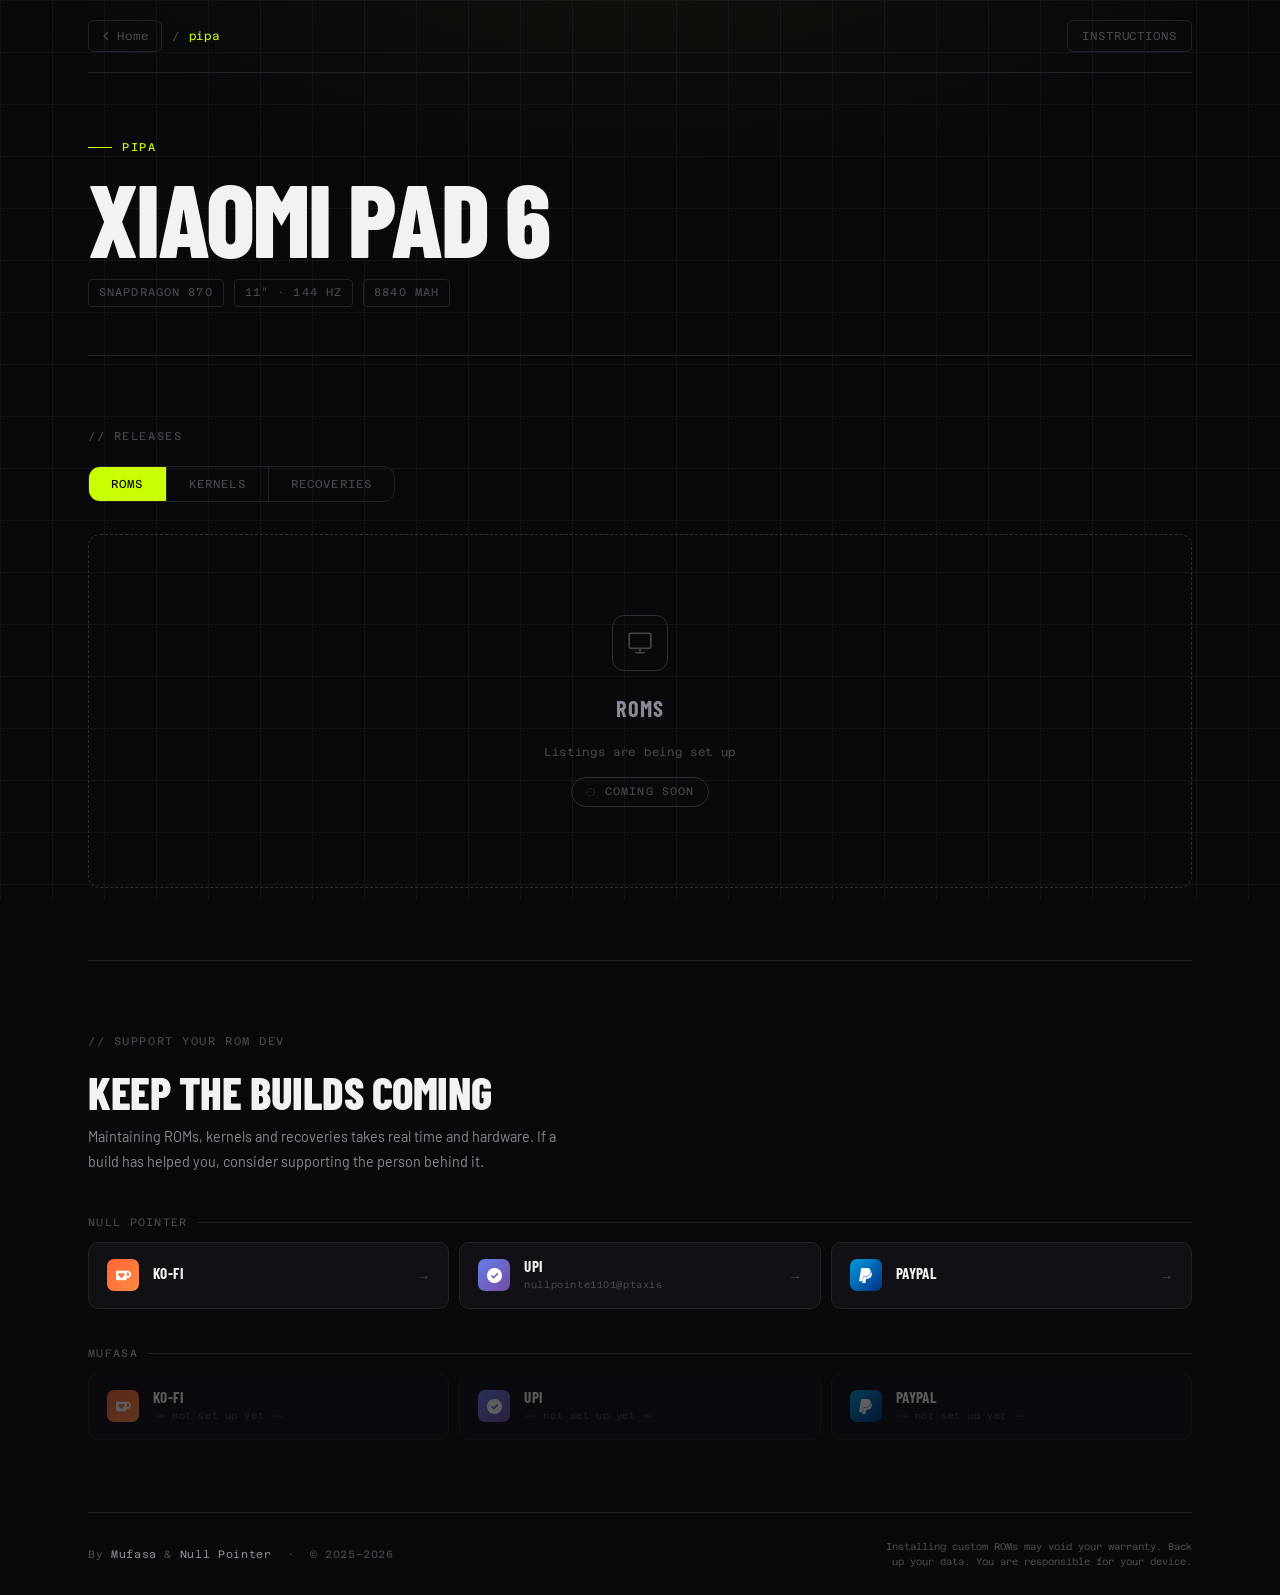
==== pipa/index.html @ d7ccc8ef "Add pipa page" ====
<!DOCTYPE html>
<html lang="en">
<head>
    <meta charset="UTF-8">
    <meta name="viewport" content="width=device-width, initial-scale=1.0">
    <meta name="description" content="Custom ROMs, kernels and recoveries for Xiaomi Pad 6 (pipa).">
    <title>Xiaomi Pad 6 · pipa | ROM Hub</title>
    <link rel="preconnect" href="https://fonts.googleapis.com">
    <link rel="preconnect" href="https://fonts.gstatic.com" crossorigin>
    <link href="https://fonts.googleapis.com/css2?family=Barlow+Condensed:wght@600;700;800&family=Barlow:wght@400;500&family=Azeret+Mono:wght@400;500&display=swap" rel="stylesheet">
    <style>
        :root {
            --bg:         #09090b;
            --surface:    #111115;
            --surface-2:  #18181d;
            --border:     #22222a;
            --border-2:   #2e2e38;
            --accent:     #c9ff00;
            --accent-dim: rgba(201,255,0,0.07);
            --accent-d2:  rgba(201,255,0,0.13);
            --text:       #f2f2f5;
            --text-2:     #8a8a96;
            --text-3:     #46464f;
            --ease:       cubic-bezier(0.4,0,0.2,1);
            --radius:     12px;
        }

        *, *::before, *::after { box-sizing: border-box; margin: 0; padding: 0; }
        html { scroll-behavior: smooth; }

        body {
            background: var(--bg);
            color: var(--text);
            font-family: 'Barlow', sans-serif;
            line-height: 1.6;
            min-height: 100vh;
            overflow-x: hidden;
        }

        body::before {
            content: '';
            position: fixed; inset: 0;
            background-image:
                linear-gradient(var(--border) 1px, transparent 1px),
                linear-gradient(90deg, var(--border) 1px, transparent 1px);
            background-size: 52px 52px;
            opacity: 0.45;
            pointer-events: none;
            z-index: 0;
        }

        body::after {
            content: '';
            position: fixed; inset: 0;
            background: radial-gradient(ellipse 80% 40% at 50% -5%, rgba(201,255,0,0.04) 0%, transparent 65%);
            pointer-events: none;
            z-index: 0;
        }

        .wrap {
            position: relative; z-index: 1;
            max-width: 1160px;
            margin: 0 auto;
            padding: 0 28px;
        }

        /* ════ NAV ════ */
        header { border-bottom: 1px solid var(--border); }

        nav {
            display: flex;
            align-items: center;
            justify-content: space-between;
            padding: 20px 0;
        }

        .nav-left {
            display: flex;
            align-items: center;
            gap: 10px;
        }

        .nav-back {
            font-family: 'Azeret Mono', monospace;
            font-size: 0.72rem;
            color: var(--text-3);
            text-decoration: none;
            letter-spacing: 0.08em;
            display: flex;
            align-items: center;
            gap: 6px;
            padding: 6px 12px;
            border: 1px solid var(--border);
            border-radius: 6px;
            transition: all 0.2s var(--ease);
        }

        .nav-back:hover {
            color: var(--text);
            border-color: var(--border-2);
            background: var(--surface);
        }

        .nav-sep {
            font-family: 'Azeret Mono', monospace;
            font-size: 0.72rem;
            color: var(--text-3);
        }

        .nav-current {
            font-family: 'Azeret Mono', monospace;
            font-size: 0.72rem;
            color: var(--accent);
            letter-spacing: 0.06em;
        }

        .nav-right { display: flex; gap: 8px; }

        .nav-link {
            font-family: 'Azeret Mono', monospace;
            font-size: 0.72rem;
            color: var(--text-3);
            text-decoration: none;
            letter-spacing: 0.08em;
            text-transform: uppercase;
            padding: 6px 14px;
            border: 1px solid var(--border);
            border-radius: 6px;
            transition: all 0.2s var(--ease);
        }

        .nav-link:hover {
            color: var(--text);
            border-color: var(--border-2);
            background: var(--surface);
        }

        /* ════ PAGE HEADER ════ */
        .page-header {
            padding: 56px 0 48px;
            border-bottom: 1px solid var(--border);
        }

        .page-kicker {
            font-family: 'Azeret Mono', monospace;
            font-size: 0.7rem;
            color: var(--accent);
            letter-spacing: 0.15em;
            text-transform: uppercase;
            display: inline-flex;
            align-items: center;
            gap: 10px;
            margin-bottom: 14px;
        }

        .page-kicker::before {
            content: '';
            display: block;
            width: 24px; height: 1px;
            background: var(--accent);
        }

        .page-title {
            font-family: 'Barlow Condensed', sans-serif;
            font-weight: 800;
            font-size: clamp(3rem, 8vw, 6.5rem);
            line-height: 0.9;
            letter-spacing: -0.02em;
            text-transform: uppercase;
            margin-bottom: 16px;
        }

        .page-meta {
            display: flex;
            align-items: center;
            gap: 10px;
            flex-wrap: wrap;
        }

        .meta-tag {
            font-family: 'Azeret Mono', monospace;
            font-size: 0.7rem;
            color: var(--text-3);
            letter-spacing: 0.1em;
            text-transform: uppercase;
            padding: 4px 10px;
            border: 1px solid var(--border);
            border-radius: 4px;
        }

        /* ════ SECTION EYEBROW ════ */
        .section-eyebrow {
            font-family: 'Azeret Mono', monospace;
            font-size: 0.7rem;
            color: var(--text-3);
            letter-spacing: 0.14em;
            text-transform: uppercase;
            margin-bottom: 20px;
        }

        /* ════ RELEASES ════ */
        .releases {
            padding: 72px 0;
            border-bottom: 1px solid var(--border);
        }

        .releases-tabs {
            display: flex;
            gap: 0;
            margin-bottom: 32px;
            border: 1px solid var(--border);
            border-radius: var(--radius);
            overflow: hidden;
            width: fit-content;
        }

        .tab-btn {
            font-family: 'Azeret Mono', monospace;
            font-size: 0.72rem;
            letter-spacing: 0.1em;
            text-transform: uppercase;
            padding: 10px 22px;
            background: transparent;
            border: none;
            border-right: 1px solid var(--border);
            color: var(--text-3);
            cursor: pointer;
            transition: all 0.2s var(--ease);
        }

        .tab-btn:last-child { border-right: none; }
        .tab-btn:hover { color: var(--text); background: var(--surface-2); }
        .tab-btn.active { color: var(--bg); background: var(--accent); }

        .releases-placeholder {
            display: none;
            flex-direction: column;
            align-items: center;
            justify-content: center;
            text-align: center;
            padding: 80px 24px;
            border: 1px dashed var(--border-2);
            border-radius: var(--radius);
            gap: 16px;
        }

        .releases-placeholder.active { display: flex; }

        .placeholder-icon {
            width: 56px; height: 56px;
            border: 1px solid var(--border-2);
            border-radius: 12px;
            display: flex; align-items: center; justify-content: center;
            margin-bottom: 4px;
        }

        .placeholder-icon svg { opacity: 0.25; }

        .placeholder-title {
            font-family: 'Barlow Condensed', sans-serif;
            font-size: 1.4rem;
            font-weight: 700;
            text-transform: uppercase;
            letter-spacing: 0.04em;
            color: var(--text-2);
        }

        .placeholder-sub {
            font-family: 'Azeret Mono', monospace;
            font-size: 0.72rem;
            color: var(--text-3);
            letter-spacing: 0.06em;
        }

        .placeholder-badge {
            font-family: 'Azeret Mono', monospace;
            font-size: 0.68rem;
            letter-spacing: 0.1em;
            text-transform: uppercase;
            padding: 5px 14px;
            border: 1px solid var(--border-2);
            border-radius: 50px;
            color: var(--text-3);
        }

        /* ════ SUPPORT ════ */
        .support { padding: 72px 0; }

        .support-intro { margin-bottom: 40px; }

        .support-title {
            font-family: 'Barlow Condensed', sans-serif;
            font-weight: 800;
            font-size: clamp(1.8rem, 4vw, 2.8rem);
            text-transform: uppercase;
            letter-spacing: -0.01em;
            line-height: 1;
            margin-bottom: 10px;
        }

        .support-desc {
            font-size: 0.9rem;
            color: var(--text-2);
            max-width: 500px;
            line-height: 1.7;
        }

        .maintainer-block { margin-bottom: 36px; }
        .maintainer-block:last-child { margin-bottom: 0; }

        .maintainer-label {
            font-family: 'Azeret Mono', monospace;
            font-size: 0.68rem;
            color: var(--text-3);
            letter-spacing: 0.12em;
            text-transform: uppercase;
            margin-bottom: 10px;
            display: flex;
            align-items: center;
            gap: 10px;
        }

        .maintainer-label::after {
            content: '';
            flex: 1;
            height: 1px;
            background: var(--border);
        }

        .donate-row {
            display: grid;
            grid-template-columns: repeat(3, 1fr);
            gap: 10px;
        }

        .donate-link {
            display: flex;
            align-items: center;
            gap: 14px;
            padding: 16px 18px;
            background: var(--surface);
            border: 1px solid var(--border);
            border-radius: 10px;
            text-decoration: none;
            color: inherit;
            cursor: pointer;
            min-width: 0;
            transition: border-color 0.2s var(--ease), background 0.2s var(--ease), transform 0.2s var(--ease);
        }

        .donate-link:hover {
            border-color: var(--accent);
            background: var(--accent-dim);
            transform: translateX(3px);
        }

        .donate-link.empty {
            opacity: 0.35;
            pointer-events: none;
        }

        .donate-icon {
            width: 32px; height: 32px;
            border-radius: 7px;
            display: flex; align-items: center; justify-content: center;
            flex-shrink: 0;
        }

        .icon-upi    { background: linear-gradient(135deg,#667eea,#764ba2); color:#fff; }
        .icon-kofi   { background: linear-gradient(135deg,#ff6433,#ff8c42); color:#fff; }
        .icon-paypal { background: linear-gradient(135deg,#009cde,#003087); color:#fff; }

        .donate-info {
            flex: 1;
            min-width: 0;
        }

        .donate-name {
            font-family: 'Barlow Condensed', sans-serif;
            font-size: 0.95rem;
            font-weight: 700;
            text-transform: uppercase;
            letter-spacing: 0.03em;
            line-height: 1;
            margin-bottom: 3px;
        }

        .donate-handle {
            font-family: 'Azeret Mono', monospace;
            font-size: 0.6rem;
            color: var(--text-3);
            letter-spacing: 0.06em;
            overflow: hidden;
            text-overflow: ellipsis;
            white-space: nowrap;
        }

        .donate-arrow {
            color: var(--text-3);
            font-size: 0.85rem;
            flex-shrink: 0;
            transition: transform 0.2s var(--ease), color 0.2s var(--ease);
        }

        .donate-link:hover .donate-arrow { transform: translateX(4px); color: var(--accent); }

        /* ════ FOOTER ════ */
        footer {
            border-top: 1px solid var(--border);
            padding: 26px 0;
            display: flex;
            align-items: center;
            justify-content: space-between;
        }

        .foot-text {
            font-family: 'Azeret Mono', monospace;
            font-size: 0.67rem;
            color: var(--text-3);
            letter-spacing: 0.06em;
        }

        .foot-text a { color: var(--text-2); text-decoration: none; transition: color 0.2s; }
        .foot-text a:hover { color: var(--text); }

        .foot-disclaimer {
            font-family: 'Azeret Mono', monospace;
            font-size: 0.61rem;
            color: var(--text-3);
            max-width: 320px;
            text-align: right;
            line-height: 1.55;
        }

        /* ════ RESPONSIVE ════ */
        @media (max-width: 720px) {
            .donate-row { grid-template-columns: 1fr; }
        }

        @media (max-width: 640px) {
            .wrap { padding: 0 18px; }
            .page-header { padding: 40px 0 36px; }
            .releases, .support { padding: 52px 0; }
            footer { flex-direction: column; gap: 10px; text-align: center; }
            .foot-disclaimer { text-align: center; max-width: 100%; }
            .nav-link { display: none; }
            .releases-tabs { width: 100%; }
            .tab-btn { flex: 1; }
        }
    </style>
</head>
<body>

<div class="wrap">

    <!-- NAV -->
    <header>
        <nav>
            <div class="nav-left">
                <a href="../index.html" class="nav-back">
                    <svg width="10" height="10" viewBox="0 0 10 10" fill="none">
                        <path d="M6.5 1.5L3 5l3.5 3.5" stroke="currentColor" stroke-width="1.4" stroke-linecap="round" stroke-linejoin="round"/>
                    </svg>
                    Home
                </a>
                <span class="nav-sep">/</span>
                <span class="nav-current">pipa</span>
            </div>
            <div class="nav-right">
                <a href="instructions.html" class="nav-link">Instructions</a>
            </div>
        </nav>
    </header>

    <!-- PAGE HEADER -->
    <section class="page-header">
        <p class="page-kicker">pipa</p>
        <h1 class="page-title">Xiaomi Pad 6</h1>
        <div class="page-meta">
            <span class="meta-tag">Snapdragon 870</span>
            <span class="meta-tag">11" · 144 Hz</span>
            <span class="meta-tag">8840 mAh</span>
        </div>
    </section>

    <!-- RELEASES -->
    <section class="releases" id="releases">
        <p class="section-eyebrow">// Releases</p>

        <div class="releases-tabs">
            <button class="tab-btn active" data-tab="roms">ROMs</button>
            <button class="tab-btn" data-tab="kernels">Kernels</button>
            <button class="tab-btn" data-tab="recoveries">Recoveries</button>
        </div>

        <div class="releases-placeholder active" id="tab-roms">
            <div class="placeholder-icon">
                <svg width="26" height="26" viewBox="0 0 24 24" fill="none" stroke="white" stroke-width="1.5" stroke-linecap="round" stroke-linejoin="round">
                    <rect x="2" y="3" width="20" height="14" rx="2"/><path d="M8 21h8M12 17v4"/>
                </svg>
            </div>
            <p class="placeholder-title">ROMs</p>
            <p class="placeholder-sub">Listings are being set up</p>
            <span class="placeholder-badge">◌ Coming Soon</span>
        </div>

        <div class="releases-placeholder" id="tab-kernels">
            <div class="placeholder-icon">
                <svg width="26" height="26" viewBox="0 0 24 24" fill="none" stroke="white" stroke-width="1.5" stroke-linecap="round" stroke-linejoin="round">
                    <circle cx="12" cy="12" r="3"/><path d="M12 1v4M12 19v4M4.22 4.22l2.83 2.83M16.95 16.95l2.83 2.83M1 12h4M19 12h4M4.22 19.78l2.83-2.83M16.95 7.05l2.83-2.83"/>
                </svg>
            </div>
            <p class="placeholder-title">Kernels</p>
            <p class="placeholder-sub">Listings are being set up</p>
            <span class="placeholder-badge">◌ Coming Soon</span>
        </div>

        <div class="releases-placeholder" id="tab-recoveries">
            <div class="placeholder-icon">
                <svg width="26" height="26" viewBox="0 0 24 24" fill="none" stroke="white" stroke-width="1.5" stroke-linecap="round" stroke-linejoin="round">
                    <path d="M21 15v4a2 2 0 0 1-2 2H5a2 2 0 0 1-2-2v-4"/><polyline points="7 10 12 15 17 10"/><line x1="12" y1="15" x2="12" y2="3"/>
                </svg>
            </div>
            <p class="placeholder-title">Recoveries</p>
            <p class="placeholder-sub">Listings are being set up</p>
            <span class="placeholder-badge">◌ Coming Soon</span>
        </div>

    </section>

    <!-- SUPPORT -->
    <section class="support" id="support">
        <div class="support-intro">
            <p class="section-eyebrow">// Support Your ROM Dev</p>
            <h2 class="support-title">Keep The Builds Coming</h2>
            <p class="support-desc">
                Maintaining ROMs, kernels and recoveries takes real time and hardware.
                If a build has helped you, consider supporting the person behind it.
            </p>
        </div>

        <!-- ── Null Pointer ── -->
        <div class="maintainer-block">
            <p class="maintainer-label">Null Pointer</p>
            <div class="donate-row">

                <a href="https://ko-fi.com/nullpointer1101" target="_blank" rel="noopener" class="donate-link">
                    <div class="donate-icon icon-kofi">
                        <svg width="15" height="15" viewBox="0 0 24 24" fill="currentColor"><path d="M23.881 8.948c-.773-4.085-4.859-4.593-4.859-4.593H.723c-.604 0-.679.798-.679.798s-.082 7.324-.022 11.822c.164 2.424 2.586 2.672 2.586 2.672s8.267-.023 11.966-.049c2.438-.426 2.683-2.566 2.658-3.734 4.352.24 7.422-2.831 6.649-6.916zm-11.062 3.511c-1.246 1.453-4.011 3.976-4.011 3.976s-.121.119-.31.023c-.076-.057-.108-.09-.108-.09-.443-.441-3.368-3.049-4.034-3.954-.709-.965-1.041-2.7-.091-3.71.951-1.01 3.005-1.086 4.363.407 0 0 1.565-1.782 3.468-.963 1.904.82 1.832 3.011.723 4.311zm6.173.478c-.928.116-1.682.028-1.682.028V7.284h1.77s1.971.551 1.971 2.638c0 1.913-.985 2.67-2.059 3.015z"/></svg>
                    </div>
                    <div class="donate-info">
                        <div class="donate-name">Ko-fi</div>
                    </div>
                    <span class="donate-arrow">→</span>
                </a>

                <a href="#" class="donate-link" id="np-upi">
                    <div class="donate-icon icon-upi">
                        <svg width="15" height="15" viewBox="0 0 24 24" fill="currentColor"><path d="M12 0C5.373 0 0 5.373 0 12s5.373 12 12 12 12-5.373 12-12S18.627 0 12 0zm-1.25 17.292l-4.5-4.364 1.857-1.858 2.643 2.506 5.643-5.784 1.857 1.857-7.5 7.643z"/></svg>
                    </div>
                    <div class="donate-info">
                        <div class="donate-name">UPI</div>
                        <div class="donate-handle">nullpointe1101@ptaxis</div>
                    </div>
                    <span class="donate-arrow">→</span>
                </a>

                <a href="https://www.paypal.com/paypalme/sheoranpranshu" target="_blank" rel="noopener" class="donate-link">
                    <div class="donate-icon icon-paypal">
                        <svg width="15" height="15" viewBox="0 0 24 24" fill="currentColor"><path d="M7.076 21.337H2.47a.641.641 0 0 1-.633-.74L4.944.901C5.026.382 5.474 0 5.998 0h7.46c2.57 0 4.578.543 5.69 1.81 1.01 1.15 1.304 2.42 1.012 4.287-.023.143-.047.288-.077.437-.983 5.05-4.349 6.797-8.647 6.797h-2.19c-.524 0-.968.382-1.05.9l-1.12 7.106zm14.146-14.42a3.35 3.35 0 0 0-.607-.541c-.013.076-.026.175-.041.254-.93 4.778-4.005 7.201-9.138 7.201h-2.19a.563.563 0 0 0-.556.479l-1.187 7.527h-.506l-.24 1.516a.56.56 0 0 0 .554.647h3.882c.46 0 .85-.334.922-.788.06-.26.76-4.852.816-5.09a.932.932 0 0 1 .923-.788h.58c3.76 0 6.705-1.528 7.565-5.946.36-1.847.174-3.388-.777-4.471z"/></svg>
                    </div>
                    <div class="donate-info">
                        <div class="donate-name">PayPal</div>
                    </div>
                    <span class="donate-arrow">→</span>
                </a>

            </div>
        </div>

        <!-- ── Mufasa ── -->
        <div class="maintainer-block">
            <p class="maintainer-label">Mufasa</p>
            <div class="donate-row">

                <div class="donate-link empty">
                    <div class="donate-icon icon-kofi">
                        <svg width="15" height="15" viewBox="0 0 24 24" fill="currentColor"><path d="M23.881 8.948c-.773-4.085-4.859-4.593-4.859-4.593H.723c-.604 0-.679.798-.679.798s-.082 7.324-.022 11.822c.164 2.424 2.586 2.672 2.586 2.672s8.267-.023 11.966-.049c2.438-.426 2.683-2.566 2.658-3.734 4.352.24 7.422-2.831 6.649-6.916zm-11.062 3.511c-1.246 1.453-4.011 3.976-4.011 3.976s-.121.119-.31.023c-.076-.057-.108-.09-.108-.09-.443-.441-3.368-3.049-4.034-3.954-.709-.965-1.041-2.7-.091-3.71.951-1.01 3.005-1.086 4.363.407 0 0 1.565-1.782 3.468-.963 1.904.82 1.832 3.011.723 4.311zm6.173.478c-.928.116-1.682.028-1.682.028V7.284h1.77s1.971.551 1.971 2.638c0 1.913-.985 2.67-2.059 3.015z"/></svg>
                    </div>
                    <div class="donate-info">
                        <div class="donate-name">Ko-fi</div>
                        <div class="donate-handle">— not set up yet —</div>
                    </div>
                </div>

                <div class="donate-link empty">
                    <div class="donate-icon icon-upi">
                        <svg width="15" height="15" viewBox="0 0 24 24" fill="currentColor"><path d="M12 0C5.373 0 0 5.373 0 12s5.373 12 12 12 12-5.373 12-12S18.627 0 12 0zm-1.25 17.292l-4.5-4.364 1.857-1.858 2.643 2.506 5.643-5.784 1.857 1.857-7.5 7.643z"/></svg>
                    </div>
                    <div class="donate-info">
                        <div class="donate-name">UPI</div>
                        <div class="donate-handle">— not set up yet —</div>
                    </div>
                </div>

                <div class="donate-link empty">
                    <div class="donate-icon icon-paypal">
                        <svg width="15" height="15" viewBox="0 0 24 24" fill="currentColor"><path d="M7.076 21.337H2.47a.641.641 0 0 1-.633-.74L4.944.901C5.026.382 5.474 0 5.998 0h7.46c2.57 0 4.578.543 5.69 1.81 1.01 1.15 1.304 2.42 1.012 4.287-.023.143-.047.288-.077.437-.983 5.05-4.349 6.797-8.647 6.797h-2.19c-.524 0-.968.382-1.05.9l-1.12 7.106zm14.146-14.42a3.35 3.35 0 0 0-.607-.541c-.013.076-.026.175-.041.254-.93 4.778-4.005 7.201-9.138 7.201h-2.19a.563.563 0 0 0-.556.479l-1.187 7.527h-.506l-.24 1.516a.56.56 0 0 0 .554.647h3.882c.46 0 .85-.334.922-.788.06-.26.76-4.852.816-5.09a.932.932 0 0 1 .923-.788h.58c3.76 0 6.705-1.528 7.565-5.946.36-1.847.174-3.388-.777-4.471z"/></svg>
                    </div>
                    <div class="donate-info">
                        <div class="donate-name">PayPal</div>
                        <div class="donate-handle">— not set up yet —</div>
                    </div>
                </div>

            </div>
        </div>

    </section>

    <!-- FOOTER -->
    <footer>
        <span class="foot-text">
            By <a href="https://mufasaxz.vercel.app" target="_blank" rel="noopener">Mufasa</a>
            &amp; <a href="https://glitchwraith.vercel.app" target="_blank" rel="noopener">Null Pointer</a>
            &nbsp;·&nbsp; &copy; 2025–2026
        </span>
        <span class="foot-disclaimer">
            Installing custom ROMs may void your warranty.
            Back up your data. You are responsible for your device.
        </span>
    </footer>

</div>

<script>
    const tabBtns = document.querySelectorAll('.tab-btn');
    const tabPanels = document.querySelectorAll('.releases-placeholder');

    tabBtns.forEach(btn => {
        btn.addEventListener('click', () => {
            tabBtns.forEach(b => b.classList.remove('active'));
            tabPanels.forEach(p => p.classList.remove('active'));
            btn.classList.add('active');
            document.getElementById('tab-' + btn.dataset.tab).classList.add('active');
        });
    });

    document.getElementById('np-upi').addEventListener('click', e => {
        e.preventDefault();
        window.location.href = 'upi://pay?pa=nullpointe1101@ptaxis&pn=NullPointer';
    });
</script>

</body>
</html>
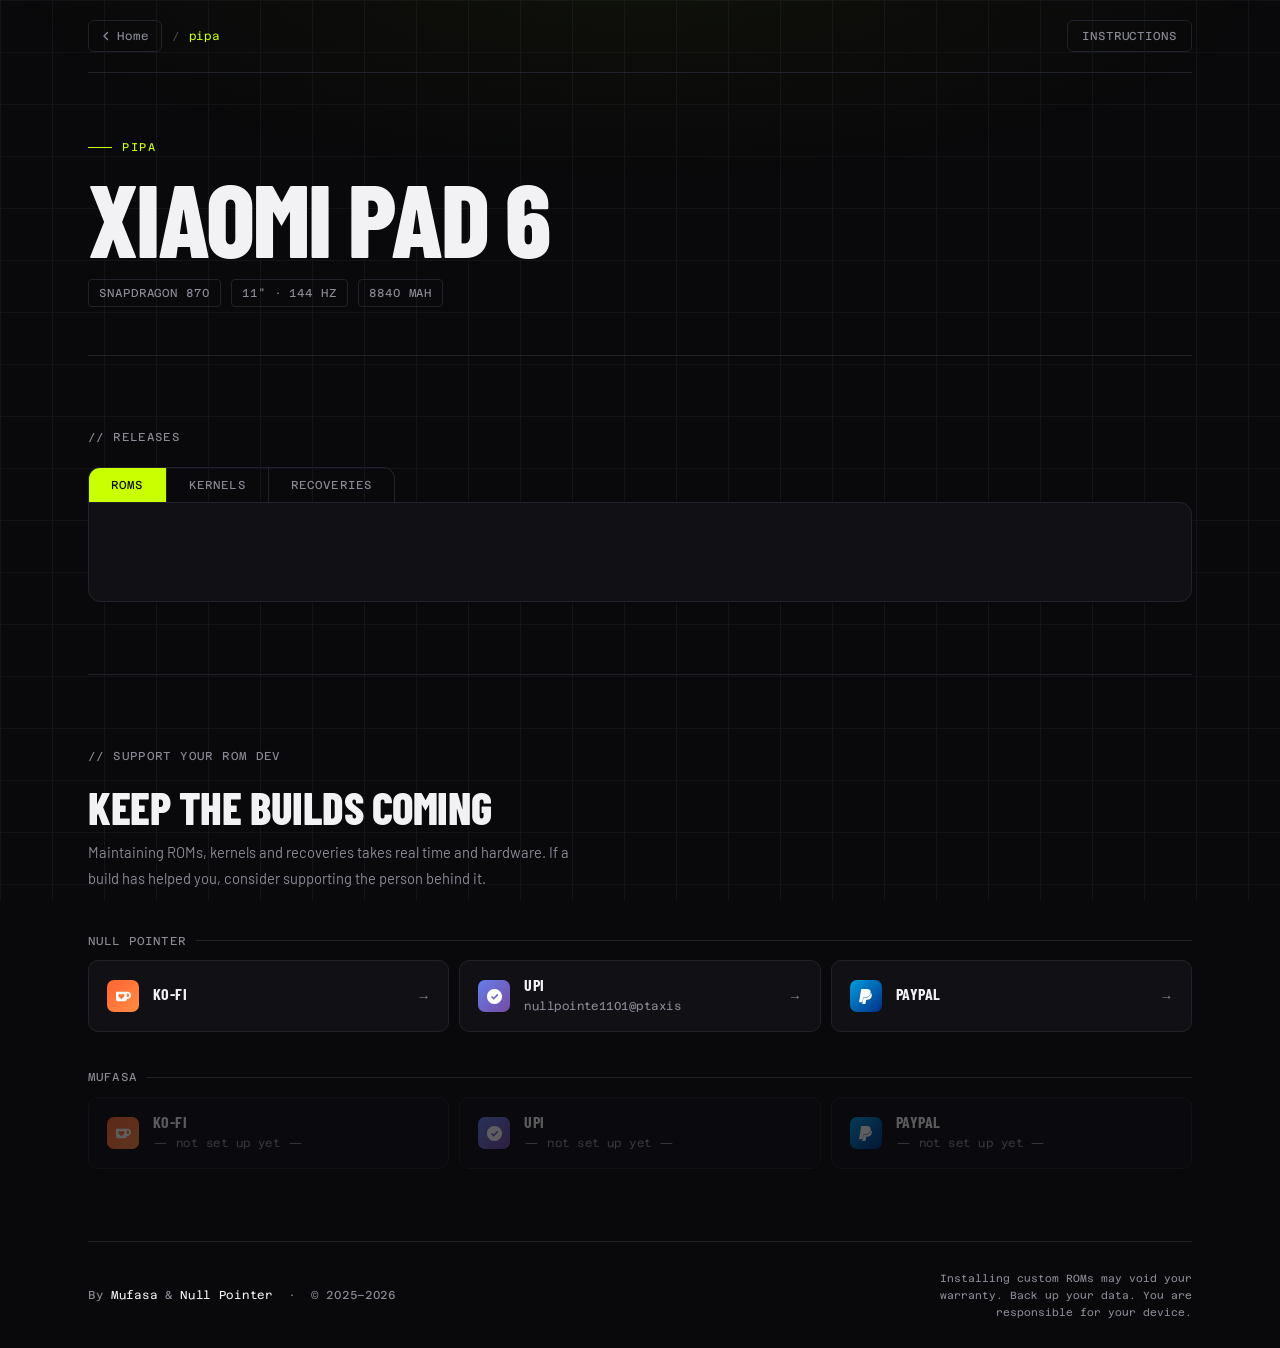
==== commit 87e6eac8: "Use separate files for css & misc. update" ====
--- a/pipa/index.html
+++ b/pipa/index.html
@@ -8,452 +8,13 @@
     <link rel="preconnect" href="https://fonts.googleapis.com">
     <link rel="preconnect" href="https://fonts.gstatic.com" crossorigin>
     <link href="https://fonts.googleapis.com/css2?family=Barlow+Condensed:wght@600;700;800&family=Barlow:wght@400;500&family=Azeret+Mono:wght@400;500&display=swap" rel="stylesheet">
-    <style>
-        :root {
-            --bg:         #09090b;
-            --surface:    #111115;
-            --surface-2:  #18181d;
-            --border:     #22222a;
-            --border-2:   #2e2e38;
-            --accent:     #c9ff00;
-            --accent-dim: rgba(201,255,0,0.07);
-            --accent-d2:  rgba(201,255,0,0.13);
-            --text:       #f2f2f5;
-            --text-2:     #8a8a96;
-            --text-3:     #46464f;
-            --ease:       cubic-bezier(0.4,0,0.2,1);
-            --radius:     12px;
-        }
-
-        *, *::before, *::after { box-sizing: border-box; margin: 0; padding: 0; }
-        html { scroll-behavior: smooth; }
-
-        body {
-            background: var(--bg);
-            color: var(--text);
-            font-family: 'Barlow', sans-serif;
-            line-height: 1.6;
-            min-height: 100vh;
-            overflow-x: hidden;
-        }
-
-        body::before {
-            content: '';
-            position: fixed; inset: 0;
-            background-image:
-                linear-gradient(var(--border) 1px, transparent 1px),
-                linear-gradient(90deg, var(--border) 1px, transparent 1px);
-            background-size: 52px 52px;
-            opacity: 0.45;
-            pointer-events: none;
-            z-index: 0;
-        }
-
-        body::after {
-            content: '';
-            position: fixed; inset: 0;
-            background: radial-gradient(ellipse 80% 40% at 50% -5%, rgba(201,255,0,0.04) 0%, transparent 65%);
-            pointer-events: none;
-            z-index: 0;
-        }
-
-        .wrap {
-            position: relative; z-index: 1;
-            max-width: 1160px;
-            margin: 0 auto;
-            padding: 0 28px;
-        }
-
-        /* ════ NAV ════ */
-        header { border-bottom: 1px solid var(--border); }
-
-        nav {
-            display: flex;
-            align-items: center;
-            justify-content: space-between;
-            padding: 20px 0;
-        }
-
-        .nav-left {
-            display: flex;
-            align-items: center;
-            gap: 10px;
-        }
-
-        .nav-back {
-            font-family: 'Azeret Mono', monospace;
-            font-size: 0.72rem;
-            color: var(--text-3);
-            text-decoration: none;
-            letter-spacing: 0.08em;
-            display: flex;
-            align-items: center;
-            gap: 6px;
-            padding: 6px 12px;
-            border: 1px solid var(--border);
-            border-radius: 6px;
-            transition: all 0.2s var(--ease);
-        }
-
-        .nav-back:hover {
-            color: var(--text);
-            border-color: var(--border-2);
-            background: var(--surface);
-        }
-
-        .nav-sep {
-            font-family: 'Azeret Mono', monospace;
-            font-size: 0.72rem;
-            color: var(--text-3);
-        }
-
-        .nav-current {
-            font-family: 'Azeret Mono', monospace;
-            font-size: 0.72rem;
-            color: var(--accent);
-            letter-spacing: 0.06em;
-        }
-
-        .nav-right { display: flex; gap: 8px; }
-
-        .nav-link {
-            font-family: 'Azeret Mono', monospace;
-            font-size: 0.72rem;
-            color: var(--text-3);
-            text-decoration: none;
-            letter-spacing: 0.08em;
-            text-transform: uppercase;
-            padding: 6px 14px;
-            border: 1px solid var(--border);
-            border-radius: 6px;
-            transition: all 0.2s var(--ease);
-        }
-
-        .nav-link:hover {
-            color: var(--text);
-            border-color: var(--border-2);
-            background: var(--surface);
-        }
-
-        /* ════ PAGE HEADER ════ */
-        .page-header {
-            padding: 56px 0 48px;
-            border-bottom: 1px solid var(--border);
-        }
-
-        .page-kicker {
-            font-family: 'Azeret Mono', monospace;
-            font-size: 0.7rem;
-            color: var(--accent);
-            letter-spacing: 0.15em;
-            text-transform: uppercase;
-            display: inline-flex;
-            align-items: center;
-            gap: 10px;
-            margin-bottom: 14px;
-        }
-
-        .page-kicker::before {
-            content: '';
-            display: block;
-            width: 24px; height: 1px;
-            background: var(--accent);
-        }
-
-        .page-title {
-            font-family: 'Barlow Condensed', sans-serif;
-            font-weight: 800;
-            font-size: clamp(3rem, 8vw, 6.5rem);
-            line-height: 0.9;
-            letter-spacing: -0.02em;
-            text-transform: uppercase;
-            margin-bottom: 16px;
-        }
-
-        .page-meta {
-            display: flex;
-            align-items: center;
-            gap: 10px;
-            flex-wrap: wrap;
-        }
-
-        .meta-tag {
-            font-family: 'Azeret Mono', monospace;
-            font-size: 0.7rem;
-            color: var(--text-3);
-            letter-spacing: 0.1em;
-            text-transform: uppercase;
-            padding: 4px 10px;
-            border: 1px solid var(--border);
-            border-radius: 4px;
-        }
-
-        /* ════ SECTION EYEBROW ════ */
-        .section-eyebrow {
-            font-family: 'Azeret Mono', monospace;
-            font-size: 0.7rem;
-            color: var(--text-3);
-            letter-spacing: 0.14em;
-            text-transform: uppercase;
-            margin-bottom: 20px;
-        }
-
-        /* ════ RELEASES ════ */
-        .releases {
-            padding: 72px 0;
-            border-bottom: 1px solid var(--border);
-        }
-
-        .releases-tabs {
-            display: flex;
-            gap: 0;
-            margin-bottom: 32px;
-            border: 1px solid var(--border);
-            border-radius: var(--radius);
-            overflow: hidden;
-            width: fit-content;
-        }
-
-        .tab-btn {
-            font-family: 'Azeret Mono', monospace;
-            font-size: 0.72rem;
-            letter-spacing: 0.1em;
-            text-transform: uppercase;
-            padding: 10px 22px;
-            background: transparent;
-            border: none;
-            border-right: 1px solid var(--border);
-            color: var(--text-3);
-            cursor: pointer;
-            transition: all 0.2s var(--ease);
-        }
-
-        .tab-btn:last-child { border-right: none; }
-        .tab-btn:hover { color: var(--text); background: var(--surface-2); }
-        .tab-btn.active { color: var(--bg); background: var(--accent); }
-
-        .releases-placeholder {
-            display: none;
-            flex-direction: column;
-            align-items: center;
-            justify-content: center;
-            text-align: center;
-            padding: 80px 24px;
-            border: 1px dashed var(--border-2);
-            border-radius: var(--radius);
-            gap: 16px;
-        }
-
-        .releases-placeholder.active { display: flex; }
-
-        .placeholder-icon {
-            width: 56px; height: 56px;
-            border: 1px solid var(--border-2);
-            border-radius: 12px;
-            display: flex; align-items: center; justify-content: center;
-            margin-bottom: 4px;
-        }
-
-        .placeholder-icon svg { opacity: 0.25; }
-
-        .placeholder-title {
-            font-family: 'Barlow Condensed', sans-serif;
-            font-size: 1.4rem;
-            font-weight: 700;
-            text-transform: uppercase;
-            letter-spacing: 0.04em;
-            color: var(--text-2);
-        }
-
-        .placeholder-sub {
-            font-family: 'Azeret Mono', monospace;
-            font-size: 0.72rem;
-            color: var(--text-3);
-            letter-spacing: 0.06em;
-        }
-
-        .placeholder-badge {
-            font-family: 'Azeret Mono', monospace;
-            font-size: 0.68rem;
-            letter-spacing: 0.1em;
-            text-transform: uppercase;
-            padding: 5px 14px;
-            border: 1px solid var(--border-2);
-            border-radius: 50px;
-            color: var(--text-3);
-        }
-
-        /* ════ SUPPORT ════ */
-        .support { padding: 72px 0; }
-
-        .support-intro { margin-bottom: 40px; }
-
-        .support-title {
-            font-family: 'Barlow Condensed', sans-serif;
-            font-weight: 800;
-            font-size: clamp(1.8rem, 4vw, 2.8rem);
-            text-transform: uppercase;
-            letter-spacing: -0.01em;
-            line-height: 1;
-            margin-bottom: 10px;
-        }
-
-        .support-desc {
-            font-size: 0.9rem;
-            color: var(--text-2);
-            max-width: 500px;
-            line-height: 1.7;
-        }
-
-        .maintainer-block { margin-bottom: 36px; }
-        .maintainer-block:last-child { margin-bottom: 0; }
-
-        .maintainer-label {
-            font-family: 'Azeret Mono', monospace;
-            font-size: 0.68rem;
-            color: var(--text-3);
-            letter-spacing: 0.12em;
-            text-transform: uppercase;
-            margin-bottom: 10px;
-            display: flex;
-            align-items: center;
-            gap: 10px;
-        }
-
-        .maintainer-label::after {
-            content: '';
-            flex: 1;
-            height: 1px;
-            background: var(--border);
-        }
-
-        .donate-row {
-            display: grid;
-            grid-template-columns: repeat(3, 1fr);
-            gap: 10px;
-        }
-
-        .donate-link {
-            display: flex;
-            align-items: center;
-            gap: 14px;
-            padding: 16px 18px;
-            background: var(--surface);
-            border: 1px solid var(--border);
-            border-radius: 10px;
-            text-decoration: none;
-            color: inherit;
-            cursor: pointer;
-            min-width: 0;
-            transition: border-color 0.2s var(--ease), background 0.2s var(--ease), transform 0.2s var(--ease);
-        }
-
-        .donate-link:hover {
-            border-color: var(--accent);
-            background: var(--accent-dim);
-            transform: translateX(3px);
-        }
-
-        .donate-link.empty {
-            opacity: 0.35;
-            pointer-events: none;
-        }
-
-        .donate-icon {
-            width: 32px; height: 32px;
-            border-radius: 7px;
-            display: flex; align-items: center; justify-content: center;
-            flex-shrink: 0;
-        }
-
-        .icon-upi    { background: linear-gradient(135deg,#667eea,#764ba2); color:#fff; }
-        .icon-kofi   { background: linear-gradient(135deg,#ff6433,#ff8c42); color:#fff; }
-        .icon-paypal { background: linear-gradient(135deg,#009cde,#003087); color:#fff; }
-
-        .donate-info {
-            flex: 1;
-            min-width: 0;
-        }
-
-        .donate-name {
-            font-family: 'Barlow Condensed', sans-serif;
-            font-size: 0.95rem;
-            font-weight: 700;
-            text-transform: uppercase;
-            letter-spacing: 0.03em;
-            line-height: 1;
-            margin-bottom: 3px;
-        }
-
-        .donate-handle {
-            font-family: 'Azeret Mono', monospace;
-            font-size: 0.6rem;
-            color: var(--text-3);
-            letter-spacing: 0.06em;
-            overflow: hidden;
-            text-overflow: ellipsis;
-            white-space: nowrap;
-        }
-
-        .donate-arrow {
-            color: var(--text-3);
-            font-size: 0.85rem;
-            flex-shrink: 0;
-            transition: transform 0.2s var(--ease), color 0.2s var(--ease);
-        }
-
-        .donate-link:hover .donate-arrow { transform: translateX(4px); color: var(--accent); }
-
-        /* ════ FOOTER ════ */
-        footer {
-            border-top: 1px solid var(--border);
-            padding: 26px 0;
-            display: flex;
-            align-items: center;
-            justify-content: space-between;
-        }
-
-        .foot-text {
-            font-family: 'Azeret Mono', monospace;
-            font-size: 0.67rem;
-            color: var(--text-3);
-            letter-spacing: 0.06em;
-        }
-
-        .foot-text a { color: var(--text-2); text-decoration: none; transition: color 0.2s; }
-        .foot-text a:hover { color: var(--text); }
-
-        .foot-disclaimer {
-            font-family: 'Azeret Mono', monospace;
-            font-size: 0.61rem;
-            color: var(--text-3);
-            max-width: 320px;
-            text-align: right;
-            line-height: 1.55;
-        }
-
-        /* ════ RESPONSIVE ════ */
-        @media (max-width: 720px) {
-            .donate-row { grid-template-columns: 1fr; }
-        }
-
-        @media (max-width: 640px) {
-            .wrap { padding: 0 18px; }
-            .page-header { padding: 40px 0 36px; }
-            .releases, .support { padding: 52px 0; }
-            footer { flex-direction: column; gap: 10px; text-align: center; }
-            .foot-disclaimer { text-align: center; max-width: 100%; }
-            .nav-link { display: none; }
-            .releases-tabs { width: 100%; }
-            .tab-btn { flex: 1; }
-        }
-    </style>
+    <link rel="stylesheet" href="../css/base.css">
+    <link rel="stylesheet" href="../css/device.css">
 </head>
 <body>
 
 <div class="wrap">
 
-    <!-- NAV -->
     <header>
         <nav>
             <div class="nav-left">
@@ -472,7 +33,6 @@
         </nav>
     </header>
 
-    <!-- PAGE HEADER -->
     <section class="page-header">
         <p class="page-kicker">pipa</p>
         <h1 class="page-title">Xiaomi Pad 6</h1>
@@ -483,7 +43,6 @@
         </div>
     </section>
 
-    <!-- RELEASES -->
     <section class="releases" id="releases">
         <p class="section-eyebrow">// Releases</p>
 
@@ -493,42 +52,11 @@
             <button class="tab-btn" data-tab="recoveries">Recoveries</button>
         </div>
 
-        <div class="releases-placeholder active" id="tab-roms">
-            <div class="placeholder-icon">
-                <svg width="26" height="26" viewBox="0 0 24 24" fill="none" stroke="white" stroke-width="1.5" stroke-linecap="round" stroke-linejoin="round">
-                    <rect x="2" y="3" width="20" height="14" rx="2"/><path d="M8 21h8M12 17v4"/>
-                </svg>
-            </div>
-            <p class="placeholder-title">ROMs</p>
-            <p class="placeholder-sub">Listings are being set up</p>
-            <span class="placeholder-badge">◌ Coming Soon</span>
-        </div>
-
-        <div class="releases-placeholder" id="tab-kernels">
-            <div class="placeholder-icon">
-                <svg width="26" height="26" viewBox="0 0 24 24" fill="none" stroke="white" stroke-width="1.5" stroke-linecap="round" stroke-linejoin="round">
-                    <circle cx="12" cy="12" r="3"/><path d="M12 1v4M12 19v4M4.22 4.22l2.83 2.83M16.95 16.95l2.83 2.83M1 12h4M19 12h4M4.22 19.78l2.83-2.83M16.95 7.05l2.83-2.83"/>
-                </svg>
-            </div>
-            <p class="placeholder-title">Kernels</p>
-            <p class="placeholder-sub">Listings are being set up</p>
-            <span class="placeholder-badge">◌ Coming Soon</span>
-        </div>
-
-        <div class="releases-placeholder" id="tab-recoveries">
-            <div class="placeholder-icon">
-                <svg width="26" height="26" viewBox="0 0 24 24" fill="none" stroke="white" stroke-width="1.5" stroke-linecap="round" stroke-linejoin="round">
-                    <path d="M21 15v4a2 2 0 0 1-2 2H5a2 2 0 0 1-2-2v-4"/><polyline points="7 10 12 15 17 10"/><line x1="12" y1="15" x2="12" y2="3"/>
-                </svg>
-            </div>
-            <p class="placeholder-title">Recoveries</p>
-            <p class="placeholder-sub">Listings are being set up</p>
-            <span class="placeholder-badge">◌ Coming Soon</span>
-        </div>
-
+        <div class="releases-placeholder active" id="tab-roms"></div>
+        <div class="releases-placeholder" id="tab-kernels"></div>
+        <div class="releases-placeholder" id="tab-recoveries"></div>
     </section>
 
-    <!-- SUPPORT -->
     <section class="support" id="support">
         <div class="support-intro">
             <p class="section-eyebrow">// Support Your ROM Dev</p>
@@ -539,7 +67,6 @@
             </p>
         </div>
 
-        <!-- ── Null Pointer ── -->
         <div class="maintainer-block">
             <p class="maintainer-label">Null Pointer</p>
             <div class="donate-row">
@@ -578,7 +105,6 @@
             </div>
         </div>
 
-        <!-- ── Mufasa ── -->
         <div class="maintainer-block">
             <p class="maintainer-label">Mufasa</p>
             <div class="donate-row">
@@ -618,7 +144,6 @@
 
     </section>
 
-    <!-- FOOTER -->
     <footer>
         <span class="foot-text">
             By <a href="https://mufasaxz.vercel.app" target="_blank" rel="noopener">Mufasa</a>
--- a/css/base.css
+++ b/css/base.css
@@ -0,0 +1,208 @@
+:root {
+    --bg:         #09090b;
+    --surface:    #111115;
+    --surface-2:  #18181d;
+    --border:     #22222a;
+    --border-2:   #2e2e38;
+    --accent:     #c9ff00;
+    --accent-dim: rgba(201,255,0,0.07);
+    --accent-d2:  rgba(201,255,0,0.13);
+    --text:       #f2f2f5;
+    --text-2:     #8a8a96;
+    --text-3:     #46464f;
+    --warn:       #f59e0b;
+    --warn-dim:   rgba(245,158,11,0.08);
+    --danger:     #ef4444;
+    --info:       #3b82f6;
+    --info-dim:   rgba(59,130,246,0.08);
+    --success:    #22c55e;
+    --ease:       cubic-bezier(0.4,0,0.2,1);
+    --radius:     12px;
+}
+
+*, *::before, *::after { box-sizing: border-box; margin: 0; padding: 0; }
+html { scroll-behavior: smooth; }
+
+body {
+    background: var(--bg);
+    color: var(--text);
+    font-family: 'Barlow', sans-serif;
+    line-height: 1.6;
+    min-height: 100vh;
+    overflow-x: hidden;
+}
+
+body::before {
+    content: '';
+    position: fixed; inset: 0;
+    background-image:
+        linear-gradient(var(--border) 1px, transparent 1px),
+        linear-gradient(90deg, var(--border) 1px, transparent 1px);
+    background-size: 52px 52px;
+    opacity: 0.45;
+    pointer-events: none;
+    z-index: 0;
+}
+
+body::after {
+    content: '';
+    position: fixed; inset: 0;
+    background: radial-gradient(ellipse 80% 40% at 50% -5%, rgba(201,255,0,0.04) 0%, transparent 65%);
+    pointer-events: none;
+    z-index: 0;
+}
+
+.wrap {
+    position: relative; z-index: 1;
+    max-width: 1160px;
+    margin: 0 auto;
+    padding: 0 28px;
+}
+
+header { border-bottom: 1px solid var(--border); }
+
+nav {
+    display: flex;
+    align-items: center;
+    justify-content: space-between;
+    padding: 20px 0;
+}
+
+.nav-logo {
+    font-family: 'Azeret Mono', monospace;
+    font-size: 0.8rem;
+    color: var(--accent);
+    text-decoration: none;
+    letter-spacing: 0.06em;
+}
+
+.nav-left {
+    display: flex;
+    align-items: center;
+    gap: 10px;
+}
+
+.nav-right {
+    display: flex;
+    align-items: center;
+    gap: 8px;
+}
+
+.nav-back {
+    font-family: 'Azeret Mono', monospace;
+    font-size: 0.72rem;
+    color: var(--text-2);
+    text-decoration: none;
+    letter-spacing: 0.08em;
+    display: flex;
+    align-items: center;
+    gap: 6px;
+    padding: 6px 12px;
+    border: 1px solid var(--border);
+    border-radius: 6px;
+    transition: all 0.2s var(--ease);
+}
+
+.nav-back:hover { color: var(--text); border-color: var(--border-2); background: var(--surface); }
+
+.nav-sep {
+    font-family: 'Azeret Mono', monospace;
+    font-size: 0.72rem;
+    color: var(--text-3);
+}
+
+.nav-current {
+    font-family: 'Azeret Mono', monospace;
+    font-size: 0.72rem;
+    color: var(--accent);
+    letter-spacing: 0.06em;
+}
+
+.nav-crumb {
+    font-family: 'Azeret Mono', monospace;
+    font-size: 0.72rem;
+    color: var(--text-2);
+    text-decoration: none;
+    letter-spacing: 0.08em;
+    transition: color 0.2s;
+}
+
+.nav-crumb:hover { color: var(--text); }
+
+.nav-link {
+    font-family: 'Azeret Mono', monospace;
+    font-size: 0.72rem;
+    color: var(--text-2);
+    text-decoration: none;
+    letter-spacing: 0.08em;
+    text-transform: uppercase;
+    padding: 6px 14px;
+    border: 1px solid var(--border);
+    border-radius: 6px;
+    transition: all 0.2s var(--ease);
+    white-space: nowrap;
+}
+
+.nav-link:hover { color: var(--text); border-color: var(--border-2); background: var(--surface); }
+
+.nav-link.accent {
+    color: var(--bg);
+    background: var(--accent);
+    border-color: var(--accent);
+    font-weight: 500;
+}
+
+.nav-link.accent:hover { background: #d8ff33; border-color: #d8ff33; }
+
+.section-eyebrow {
+    font-family: 'Azeret Mono', monospace;
+    font-size: 0.72rem;
+    color: var(--text-2);
+    letter-spacing: 0.12em;
+    text-transform: uppercase;
+    margin-bottom: 20px;
+    display: block;
+}
+
+code {
+    font-family: 'Azeret Mono', monospace;
+    font-size: 0.82em;
+    background: var(--surface-2);
+    border: 1px solid var(--border);
+    padding: 1px 6px;
+    border-radius: 4px;
+    color: var(--accent);
+}
+
+footer {
+    border-top: 1px solid var(--border);
+    padding: 28px 0;
+    display: flex;
+    align-items: center;
+    justify-content: space-between;
+}
+
+.foot-text {
+    font-family: 'Azeret Mono', monospace;
+    font-size: 0.72rem;
+    color: var(--text-2);
+    letter-spacing: 0.06em;
+}
+
+.foot-text a { color: var(--text); text-decoration: none; transition: color 0.2s; }
+.foot-text a:hover { color: var(--accent); }
+
+.foot-disclaimer {
+    font-family: 'Azeret Mono', monospace;
+    font-size: 0.65rem;
+    color: var(--text-2);
+    max-width: 320px;
+    text-align: right;
+    line-height: 1.6;
+}
+
+@media (max-width: 640px) {
+    .wrap { padding: 0 18px; }
+    footer { flex-direction: column; gap: 10px; text-align: center; }
+    .foot-disclaimer { text-align: center; max-width: 100%; }
+}
--- a/css/device.css
+++ b/css/device.css
@@ -0,0 +1,206 @@
+.page-header {
+    padding: 56px 0 48px;
+    border-bottom: 1px solid var(--border);
+}
+
+.page-kicker {
+    font-family: 'Azeret Mono', monospace;
+    font-size: 0.7rem;
+    color: var(--accent);
+    letter-spacing: 0.15em;
+    text-transform: uppercase;
+    display: inline-flex;
+    align-items: center;
+    gap: 10px;
+    margin-bottom: 14px;
+}
+
+.page-kicker::before { content: ''; display: block; width: 24px; height: 1px; background: var(--accent); }
+
+.page-title {
+    font-family: 'Barlow Condensed', sans-serif;
+    font-weight: 800;
+    font-size: clamp(3rem, 8vw, 6.5rem);
+    line-height: 0.9;
+    letter-spacing: -0.02em;
+    text-transform: uppercase;
+    margin-bottom: 16px;
+}
+
+.page-meta {
+    display: flex;
+    align-items: center;
+    gap: 10px;
+    flex-wrap: wrap;
+}
+
+.meta-tag {
+    font-family: 'Azeret Mono', monospace;
+    font-size: 0.72rem;
+    color: var(--text-2);
+    letter-spacing: 0.08em;
+    text-transform: uppercase;
+    padding: 4px 10px;
+    border: 1px solid var(--border);
+    border-radius: 4px;
+}
+
+.releases {
+    padding: 72px 0;
+    border-bottom: 1px solid var(--border);
+}
+
+.releases-tabs {
+    display: flex;
+    border: 1px solid var(--border);
+    border-bottom: none;
+    border-radius: var(--radius) var(--radius) 0 0;
+    overflow: hidden;
+    width: fit-content;
+    margin-bottom: 0;
+}
+
+.tab-btn {
+    font-family: 'Azeret Mono', monospace;
+    font-size: 0.72rem;
+    letter-spacing: 0.1em;
+    text-transform: uppercase;
+    padding: 10px 22px;
+    background: transparent;
+    border: none;
+    border-right: 1px solid var(--border);
+    color: var(--text-2);
+    cursor: pointer;
+    transition: all 0.2s var(--ease);
+}
+
+.tab-btn:last-child { border-right: none; }
+.tab-btn:hover { color: var(--text); background: var(--surface-2); }
+.tab-btn.active { color: var(--bg); background: var(--accent); }
+
+.releases-placeholder {
+    display: none;
+    min-height: 100px;
+    background: var(--surface);
+    border: 1px solid var(--border);
+    border-radius: 0 var(--radius) var(--radius) var(--radius);
+}
+
+.releases-placeholder.active { display: block; }
+
+.support { padding: 72px 0; }
+
+.support-intro { margin-bottom: 40px; }
+
+.support-title {
+    font-family: 'Barlow Condensed', sans-serif;
+    font-weight: 800;
+    font-size: clamp(1.8rem, 4vw, 2.8rem);
+    text-transform: uppercase;
+    letter-spacing: -0.01em;
+    line-height: 1;
+    margin-bottom: 10px;
+}
+
+.support-desc {
+    font-size: 0.92rem;
+    color: var(--text-2);
+    max-width: 500px;
+    line-height: 1.75;
+}
+
+.maintainer-block { margin-bottom: 36px; }
+.maintainer-block:last-child { margin-bottom: 0; }
+
+.maintainer-label {
+    font-family: 'Azeret Mono', monospace;
+    font-size: 0.72rem;
+    color: var(--text-2);
+    letter-spacing: 0.1em;
+    text-transform: uppercase;
+    margin-bottom: 10px;
+    display: flex;
+    align-items: center;
+    gap: 10px;
+}
+
+.maintainer-label::after { content: ''; flex: 1; height: 1px; background: var(--border); }
+
+.donate-row {
+    display: grid;
+    grid-template-columns: repeat(3, 1fr);
+    gap: 10px;
+}
+
+.donate-link {
+    display: flex;
+    align-items: center;
+    gap: 14px;
+    padding: 16px 18px;
+    background: var(--surface);
+    border: 1px solid var(--border);
+    border-radius: 10px;
+    text-decoration: none;
+    color: inherit;
+    cursor: pointer;
+    min-width: 0;
+    transition: border-color 0.2s var(--ease), background 0.2s var(--ease), transform 0.2s var(--ease);
+}
+
+.donate-link:hover { border-color: var(--accent); background: var(--accent-dim); transform: translateX(3px); }
+
+.donate-link.empty { opacity: 0.35; pointer-events: none; }
+
+.donate-icon {
+    width: 32px; height: 32px;
+    border-radius: 7px;
+    display: flex; align-items: center; justify-content: center;
+    flex-shrink: 0;
+}
+
+.icon-upi    { background: linear-gradient(135deg,#667eea,#764ba2); color:#fff; }
+.icon-kofi   { background: linear-gradient(135deg,#ff6433,#ff8c42); color:#fff; }
+.icon-paypal { background: linear-gradient(135deg,#009cde,#003087); color:#fff; }
+
+.donate-info { flex: 1; min-width: 0; }
+
+.donate-name {
+    font-family: 'Barlow Condensed', sans-serif;
+    font-size: 1rem;
+    font-weight: 700;
+    text-transform: uppercase;
+    letter-spacing: 0.03em;
+    line-height: 1;
+    margin-bottom: 4px;
+}
+
+.donate-handle {
+    font-family: 'Azeret Mono', monospace;
+    font-size: 0.72rem;
+    color: var(--text-2);
+    letter-spacing: 0.04em;
+    overflow: hidden;
+    text-overflow: ellipsis;
+    white-space: nowrap;
+}
+
+.donate-arrow {
+    color: var(--text-2);
+    font-size: 0.85rem;
+    flex-shrink: 0;
+    transition: transform 0.2s var(--ease), color 0.2s var(--ease);
+}
+
+.donate-link:hover .donate-arrow { transform: translateX(4px); color: var(--accent); }
+
+@media (max-width: 720px) {
+    .donate-row { grid-template-columns: 1fr; }
+}
+
+@media (max-width: 640px) {
+    .page-header { padding: 40px 0 36px; }
+    .releases, .support { padding: 52px 0; }
+    .releases-tabs { width: 100%; }
+    .tab-btn { flex: 1; }
+    .nav-link { padding: 5px 10px; font-size: 0.65rem; }
+}
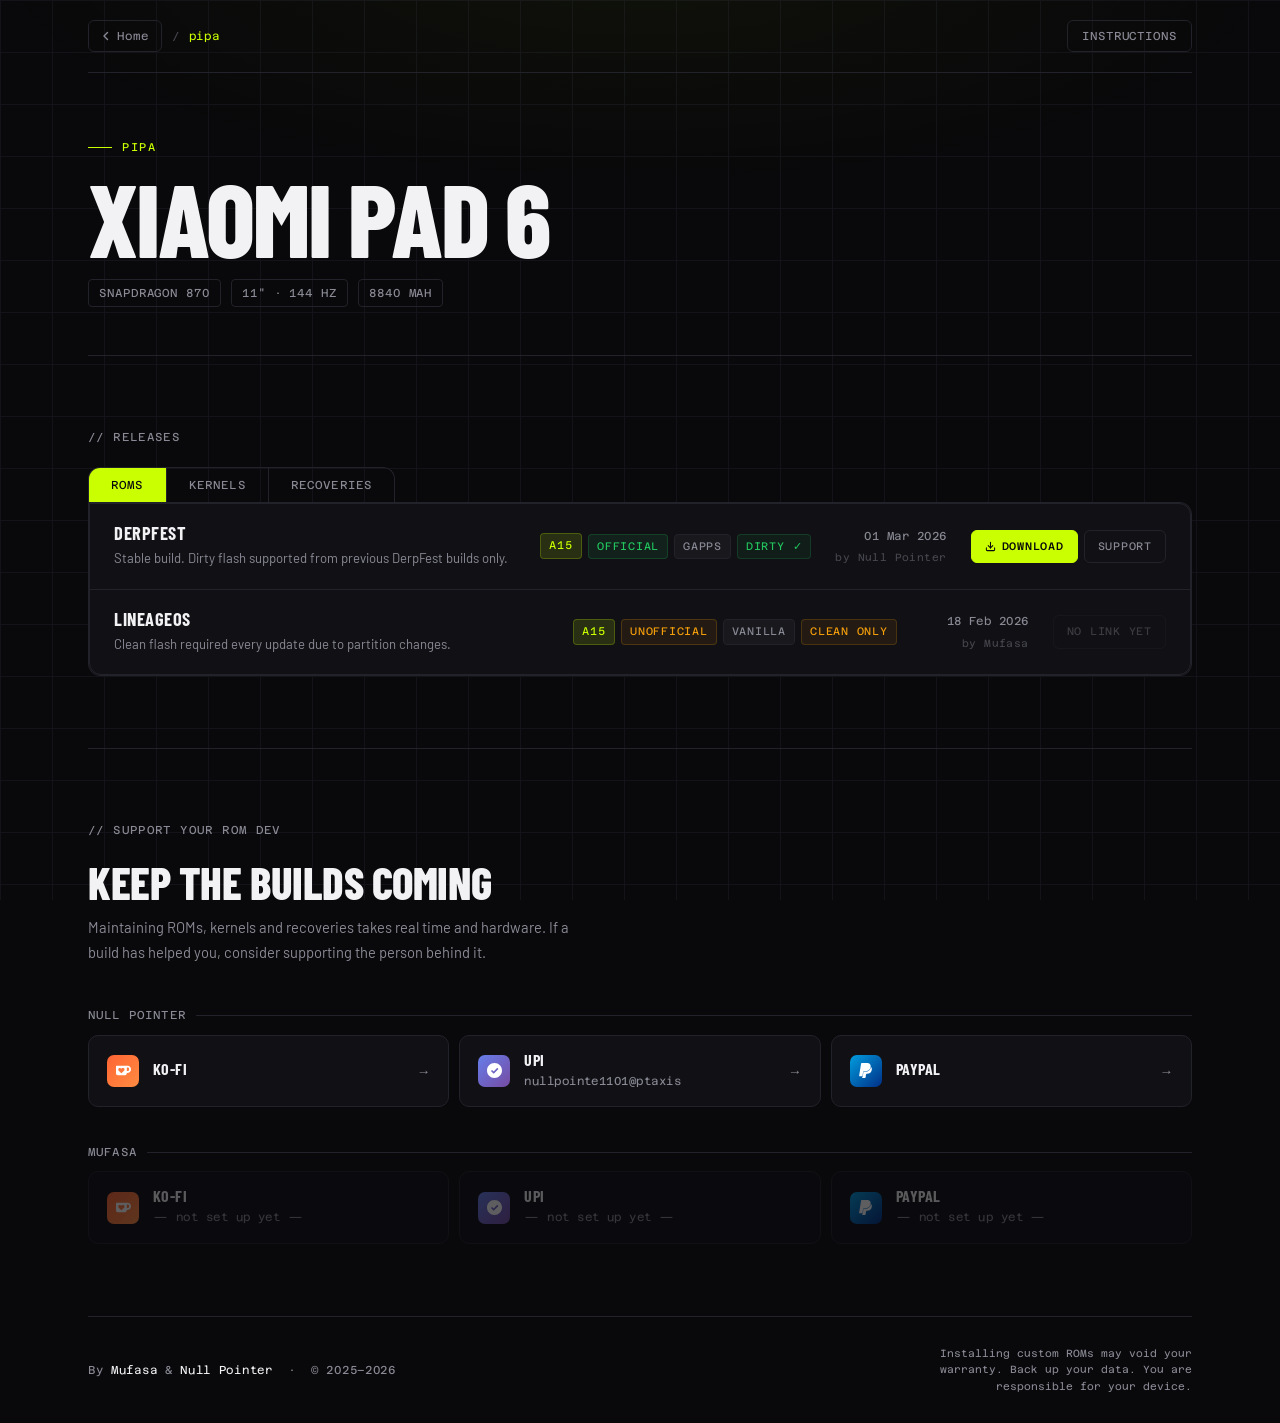
==== commit 193cfe13: "Update releases section for pipa" ====
--- a/pipa/index.html
+++ b/pipa/index.html
@@ -52,6 +52,7 @@
             <button class="tab-btn" data-tab="recoveries">Recoveries</button>
         </div>
 
+        <!-- Panels — device.js injects content here -->
         <div class="releases-placeholder active" id="tab-roms"></div>
         <div class="releases-placeholder" id="tab-kernels"></div>
         <div class="releases-placeholder" id="tab-recoveries"></div>
@@ -158,24 +159,16 @@
 
 </div>
 
+<!-- UPI deep-link (kept inline — simple one-liner) -->
 <script>
-    const tabBtns = document.querySelectorAll('.tab-btn');
-    const tabPanels = document.querySelectorAll('.releases-placeholder');
-
-    tabBtns.forEach(btn => {
-        btn.addEventListener('click', () => {
-            tabBtns.forEach(b => b.classList.remove('active'));
-            tabPanels.forEach(p => p.classList.remove('active'));
-            btn.classList.add('active');
-            document.getElementById('tab-' + btn.dataset.tab).classList.add('active');
-        });
-    });
-
     document.getElementById('np-upi').addEventListener('click', e => {
         e.preventDefault();
         window.location.href = 'upi://pay?pa=nullpointe1101@ptaxis&pn=NullPointer';
     });
 </script>
 
+<!-- Release data renderer -->
+<script src="../js/device.js"></script>
+
 </body>
 </html>
--- a/css/device.css
+++ b/css/device.css
@@ -78,6 +78,7 @@
 .tab-btn:hover { color: var(--text); background: var(--surface-2); }
 .tab-btn.active { color: var(--bg); background: var(--accent); }
 
+/* ─── Old placeholder (kept for compatibility, now hidden by .rel-list) ─── */
 .releases-placeholder {
     display: none;
     min-height: 100px;
@@ -88,6 +89,200 @@
 
 .releases-placeholder.active { display: block; }
 
+/* ─── Release list ──────────────────────────────────────────────────────── */
+.rel-list {
+    background: var(--surface);
+    border: 1px solid var(--border);
+    border-radius: 0 var(--radius) var(--radius) var(--radius);
+    overflow: hidden;
+}
+
+.rel-row {
+    border-bottom: 1px solid var(--border);
+    padding: 20px 24px;
+    transition: background 0.18s var(--ease);
+}
+
+.rel-row:last-child { border-bottom: none; }
+.rel-row:hover { background: var(--surface-2); }
+
+.rel-main {
+    display: grid;
+    grid-template-columns: 1fr auto auto auto;
+    align-items: center;
+    gap: 24px;
+}
+
+/* Name + notes */
+.rel-name-col { min-width: 0; }
+
+.rel-name {
+    font-family: 'Barlow Condensed', sans-serif;
+    font-size: 1.15rem;
+    font-weight: 700;
+    text-transform: uppercase;
+    letter-spacing: 0.03em;
+    line-height: 1;
+    display: block;
+    margin-bottom: 6px;
+}
+
+.rel-notes {
+    font-size: 0.82rem;
+    color: var(--text-2);
+    line-height: 1.55;
+    margin: 0;
+}
+
+/* Badges column */
+.rel-meta-col {
+    display: flex;
+    align-items: center;
+    gap: 6px;
+    flex-wrap: wrap;
+    justify-content: flex-end;
+}
+
+.rel-android {
+    font-family: 'Azeret Mono', monospace;
+    font-size: 0.7rem;
+    letter-spacing: 0.08em;
+    color: var(--accent);
+    background: var(--accent-d2);
+    border: 1px solid rgba(201,255,0,0.22);
+    padding: 3px 8px;
+    border-radius: 4px;
+    white-space: nowrap;
+}
+
+.rel-badge {
+    font-family: 'Azeret Mono', monospace;
+    font-size: 0.68rem;
+    letter-spacing: 0.07em;
+    text-transform: uppercase;
+    padding: 3px 8px;
+    border-radius: 4px;
+    white-space: nowrap;
+}
+
+.badge-official   { color: var(--success); background: rgba(34,197,94,0.09);  border: 1px solid rgba(34,197,94,0.2); }
+.badge-unofficial { color: var(--warn);    background: var(--warn-dim);         border: 1px solid rgba(245,158,11,0.2); }
+.badge-type       { color: var(--text-2);  background: var(--surface-2);        border: 1px solid var(--border); }
+.badge-ok         { color: var(--success); background: rgba(34,197,94,0.07);   border: 1px solid rgba(34,197,94,0.18); }
+.badge-warn       { color: var(--warn);    background: var(--warn-dim);         border: 1px solid rgba(245,158,11,0.18); }
+
+/* Date + maintainer column */
+.rel-date-col {
+    display: flex;
+    flex-direction: column;
+    align-items: flex-end;
+    gap: 4px;
+    min-width: 108px;
+}
+
+.rel-date {
+    font-family: 'Azeret Mono', monospace;
+    font-size: 0.72rem;
+    color: var(--text-2);
+    letter-spacing: 0.04em;
+    white-space: nowrap;
+}
+
+.rel-maintainer {
+    font-family: 'Azeret Mono', monospace;
+    font-size: 0.65rem;
+    color: var(--text-3);
+    letter-spacing: 0.04em;
+    white-space: nowrap;
+}
+
+/* Action buttons column */
+.rel-actions-col {
+    display: flex;
+    align-items: center;
+    gap: 6px;
+}
+
+.rel-btn {
+    display: inline-flex;
+    align-items: center;
+    gap: 6px;
+    font-family: 'Azeret Mono', monospace;
+    font-size: 0.68rem;
+    letter-spacing: 0.07em;
+    text-transform: uppercase;
+    text-decoration: none;
+    padding: 7px 13px;
+    border: 1px solid var(--border);
+    border-radius: 6px;
+    color: var(--text-2);
+    background: transparent;
+    cursor: pointer;
+    white-space: nowrap;
+    transition: all 0.18s var(--ease);
+}
+
+.rel-btn:hover { border-color: var(--border-2); color: var(--text); background: var(--surface-2); }
+
+.rel-btn-primary {
+    color: var(--bg);
+    background: var(--accent);
+    border-color: var(--accent);
+    font-weight: 500;
+}
+
+.rel-btn-primary:hover { background: #d8ff33; border-color: #d8ff33; color: var(--bg); }
+
+.rel-btn-disabled {
+    opacity: 0.35;
+    pointer-events: none;
+    cursor: default;
+}
+
+/* Empty state */
+.rel-empty {
+    background: var(--surface);
+    border: 1px solid var(--border);
+    border-radius: 0 var(--radius) var(--radius) var(--radius);
+    padding: 52px 24px;
+    display: flex;
+    flex-direction: column;
+    align-items: center;
+    justify-content: center;
+    gap: 0;
+}
+
+.rel-empty p {
+    font-family: 'Azeret Mono', monospace;
+    font-size: 0.75rem;
+    color: var(--text-3);
+    letter-spacing: 0.1em;
+    text-transform: uppercase;
+}
+
+/* ─── Skeleton loading ──────────────────────────────────────────────────── */
+@keyframes shimmer {
+    0%   { background-position: -600px 0; }
+    100% { background-position:  600px 0; }
+}
+
+.skel-line,
+.skel-pill,
+.skel-btn {
+    background: linear-gradient(90deg, var(--surface-2) 25%, var(--border) 50%, var(--surface-2) 75%);
+    background-size: 600px 100%;
+    animation: shimmer 1.4s infinite linear;
+    border-radius: 4px;
+}
+
+.skel-name  { width: 140px; height: 16px; }
+.skel-note  { width: 240px; height: 11px; margin-top: 8px; }
+.skel-pill  { width: 56px;  height: 22px; border-radius: 4px; }
+.skel-date  { width: 80px;  height: 11px; }
+.skel-maint { width: 60px;  height: 10px; margin-top: 4px; }
+.skel-btn   { width: 90px;  height: 30px; border-radius: 6px; }
+
+/* ─── Support section ───────────────────────────────────────────────────── */
 .support { padding: 72px 0; }
 
 .support-intro { margin-bottom: 40px; }
@@ -148,7 +343,6 @@
 }
 
 .donate-link:hover { border-color: var(--accent); background: var(--accent-dim); transform: translateX(3px); }
-
 .donate-link.empty { opacity: 0.35; pointer-events: none; }
 
 .donate-icon {
@@ -192,6 +386,18 @@
 }
 
 .donate-link:hover .donate-arrow { transform: translateX(4px); color: var(--accent); }
+
+/* ─── Responsive ────────────────────────────────────────────────────────── */
+@media (max-width: 900px) {
+    .rel-main {
+        grid-template-columns: 1fr auto;
+        grid-template-rows: auto auto;
+        gap: 12px 16px;
+    }
+    .rel-meta-col  { grid-column: 2; grid-row: 1; justify-content: flex-end; }
+    .rel-date-col  { display: none; } /* hide on tablet, shown in notes area */
+    .rel-actions-col { grid-column: 1 / -1; justify-content: flex-start; }
+}
 
 @media (max-width: 720px) {
     .donate-row { grid-template-columns: 1fr; }
@@ -203,4 +409,6 @@
     .releases-tabs { width: 100%; }
     .tab-btn { flex: 1; }
     .nav-link { padding: 5px 10px; font-size: 0.65rem; }
-}
+    .rel-row { padding: 16px 18px; }
+    .rel-meta-col { flex-wrap: wrap; gap: 5px; }
+}
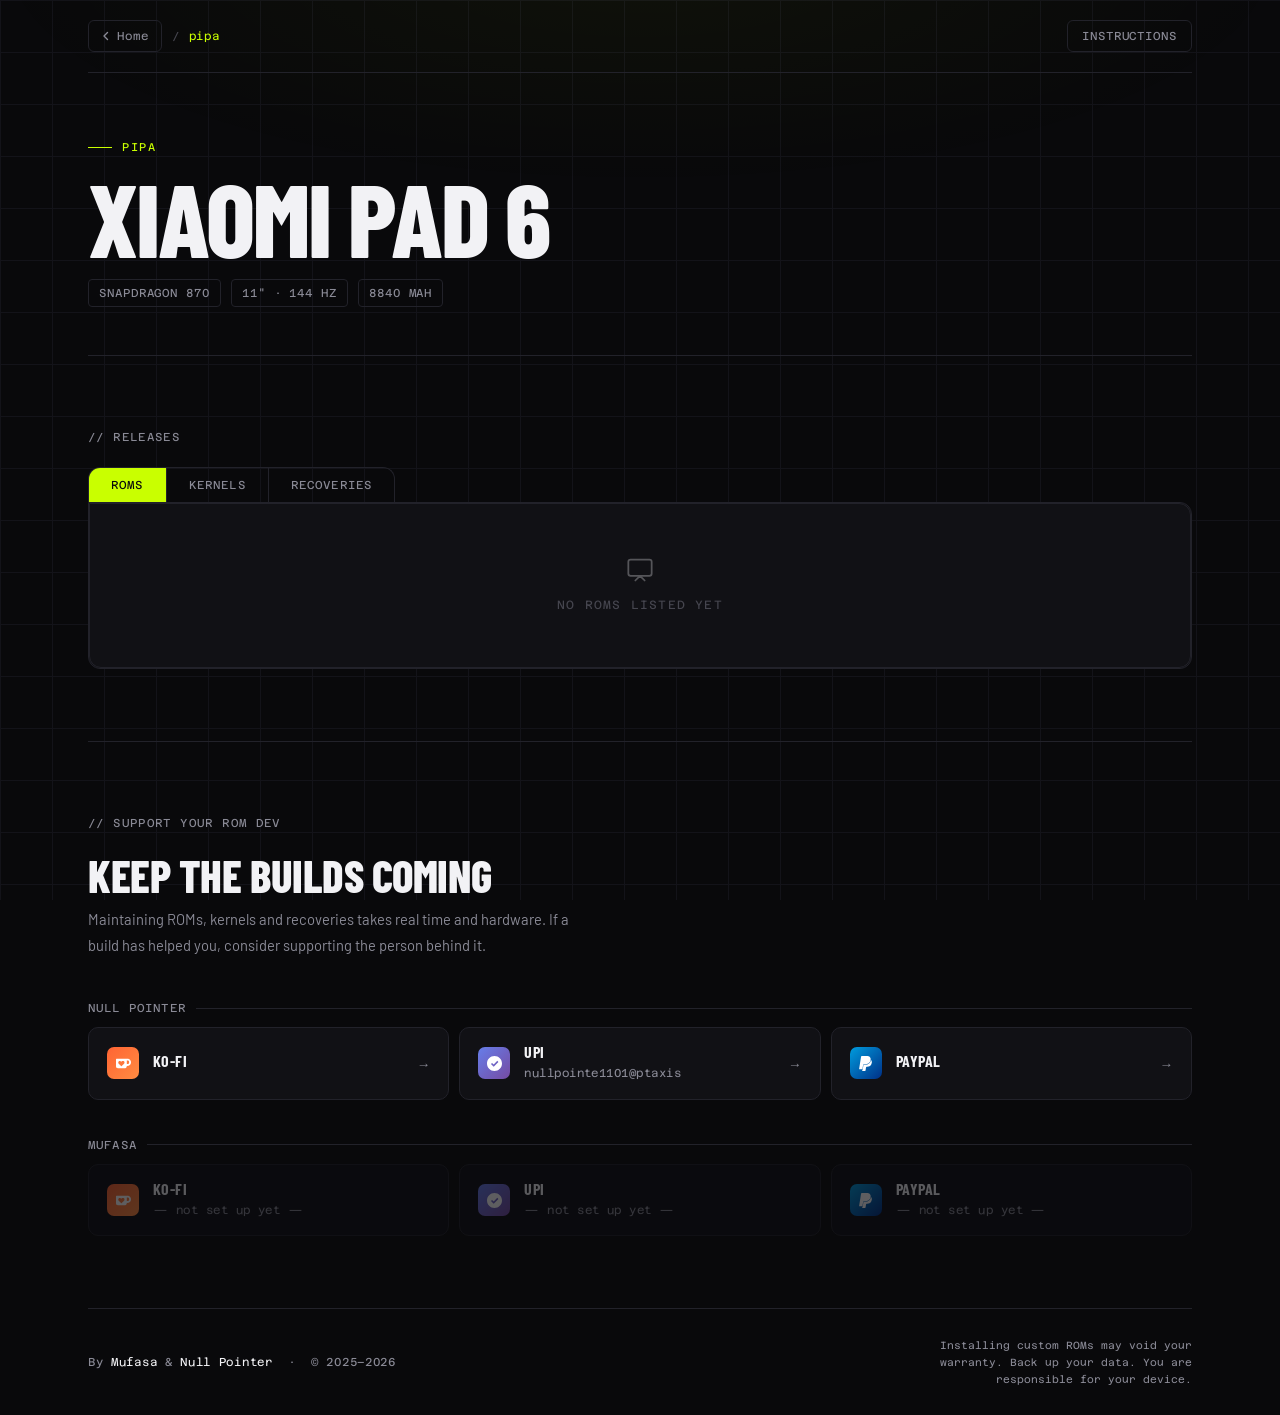
==== commit 38046f08: "update" ====
--- a/pipa/index.html
+++ b/pipa/index.html
@@ -82,7 +82,7 @@
                     <span class="donate-arrow">→</span>
                 </a>
 
-                <a href="#" class="donate-link" id="np-upi">
+                <a href="index.html#" class="donate-link" id="np-upi">
                     <div class="donate-icon icon-upi">
                         <svg width="15" height="15" viewBox="0 0 24 24" fill="currentColor"><path d="M12 0C5.373 0 0 5.373 0 12s5.373 12 12 12 12-5.373 12-12S18.627 0 12 0zm-1.25 17.292l-4.5-4.364 1.857-1.858 2.643 2.506 5.643-5.784 1.857 1.857-7.5 7.643z"/></svg>
                     </div>
